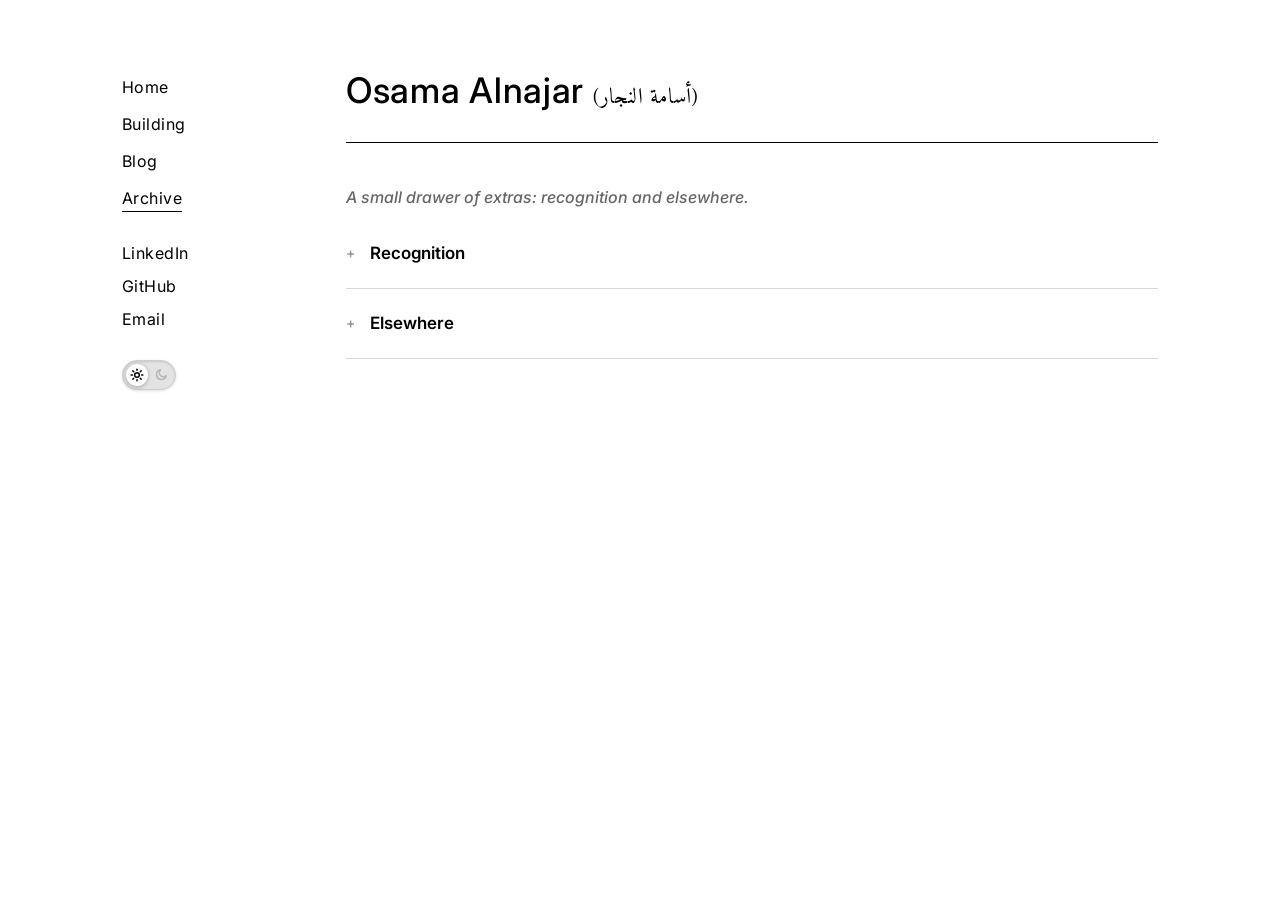
==== archive.html @ cf08f117 "Improve portfolio font readability" ====
<!DOCTYPE html>
<html lang="en">
<head>
  <meta charset="UTF-8" />
  <meta name="viewport" content="width=device-width, initial-scale=1.0" />
  <title>Osama - Archive</title>
  <link rel="icon" href="/favicon.png" type="image/png" sizes="512x512" />
  <script>
    (() => {
      try {
        if (localStorage.getItem('portfolio-theme') === 'dark') {
          document.documentElement.dataset.theme = 'dark';
        }
      } catch (_) {}
    })();
  </script>
  <link rel="preconnect" href="https://fonts.googleapis.com" />
  <link rel="preconnect" href="https://fonts.gstatic.com" crossorigin />
  <link href="https://fonts.googleapis.com/css2?family=Amiri:wght@400;700&family=Inter:wght@400;500;600;700&display=swap" rel="stylesheet" />
  <link rel="stylesheet" href="style.css" />
</head>
<body>
  <div class="layout">
    <aside class="sidebar">
      <nav class="nav" aria-label="Primary navigation">
        <a href="/">Home</a>
        <a href="/building">Building</a>
        <a href="/blog">Blog</a>
        <a href="/archive" class="active">Archive</a>
      </nav>

      <div class="sidebar-social">
        <div class="social-links">
          <a href="https://www.linkedin.com/in/osamaajr/" target="_blank" rel="noopener noreferrer">LinkedIn</a>
          <a href="https://github.com/osamaajr" target="_blank" rel="noopener noreferrer">GitHub</a>
          <a href="mailto:osama.alnajar.26@gmail.com">Email</a>
        </div>

        <label class="theme-toggle" title="Toggle theme">
          <input type="checkbox" data-theme-toggle />
          <span class="theme-toggle-track" aria-hidden="true">
            <span class="theme-toggle-thumb"></span>
            <span class="theme-toggle-icon sun">
              <svg viewBox="0 0 24 24" aria-hidden="true">
                <circle cx="12" cy="12" r="4"></circle>
                <path d="M12 2v2"></path>
                <path d="M12 20v2"></path>
                <path d="m4.93 4.93 1.41 1.41"></path>
                <path d="m17.66 17.66 1.41 1.41"></path>
                <path d="M2 12h2"></path>
                <path d="M20 12h2"></path>
                <path d="m6.34 17.66-1.41 1.41"></path>
                <path d="m19.07 4.93-1.41 1.41"></path>
              </svg>
            </span>
            <span class="theme-toggle-icon moon">
              <svg viewBox="0 0 24 24" aria-hidden="true">
                <path d="M21 12.8A8.4 8.4 0 1 1 11.2 3 6.4 6.4 0 0 0 21 12.8z"></path>
              </svg>
            </span>
          </span>
        </label>
      </div>
    </aside>

    <main class="content archive-content">
      <header class="header">
        <h1>Osama Alnajar <span class="arabic-name" lang="ar" dir="rtl">(أسامة النجار)</span></h1>
      </header>
      <hr class="header-divider" />

      <div class="description archive">
        <p class="archive-intro">A small drawer of extras: recognition and elsewhere.</p>

        <details class="archive-section">
          <summary>Recognition</summary>
          <ul class="archive-lines">
            <li>Hacktoberfest Super Contributor.</li>
            <li>2/2 hackathon finalist.</li>
            <li>Invited to Jane Street Tech Talk.</li>
            <li>Multiple certifications.</li>
            <li>Collaborated with Manchester, Lancaster, and Preston MedTech.</li>
            <li>Invited to multiple CEO talks.</li>
          </ul>
        </details>

        <details class="archive-section">
          <summary>Elsewhere</summary>
          <ul class="archive-lines">
            <li>Creative Director @ LivArabSoc.</li>
            <li>Volunteer @ Liverpool Islamic Society.</li>
            <li>Teacher @ MIC.</li>
            <li>Sold hoodies, made $$$.</li>
            <li>Avid chess player and hiker.</li>
          </ul>
        </details>
      </div>
    </main>
  </div>

  <script src="shooting-stars.js" defer></script>
  <script src="theme-toggle.js" defer></script>
  <script>
    window.va = window.va || function () { (window.vaq = window.vaq || []).push(arguments); };
  </script>
  <script defer src="/_vercel/insights/script.js"></script>
</body>
</html>
---- style.css ----
*, *::before, *::after {
  box-sizing: border-box;
  margin: 0;
  padding: 0;
}

:root {
  color-scheme: light;
  --bg: #ffffff;
  --text: #000000;
  --muted: #666666;
  --subtle: #999999;
  --rule: #d8d8d8;
  --star-rgb: 0, 0, 0;
  --toggle-bg: #e3e3e3;
  --toggle-border: #cccccc;
  --toggle-muted: #b5b5b5;
}

:root[data-theme="dark"] {
  color-scheme: dark;
  --bg: #000000;
  --text: #ffffff;
  --muted: #b8b8b8;
  --subtle: #8c8c8c;
  --rule: #303030;
  --star-rgb: 255, 255, 255;
  --toggle-bg: #202020;
  --toggle-border: #3a3a3a;
  --toggle-muted: #777777;
}

html {
  background-color: var(--bg);
  transition: background-color 0.2s ease;
}

body,
a,
.nav a::after,
.arabic-name,
.header-divider,
.description,
.project-list li::before,
.project-info p,
.archive-intro,
.archive-section,
.archive-section summary::before,
.archive-lines li,
.archive-lines li::before,
.theme-toggle,
.theme-toggle-track,
.theme-toggle-thumb,
.theme-toggle-icon,
.shooting-star,
.shooting-star::after {
  transition-duration: 0.2s;
  transition-timing-function: ease;
}

body {
  position: relative;
  max-width: 1100px;
  min-height: 100vh;
  margin: 0 auto;
  padding: 4.35rem 2rem 4rem;
  overflow-x: hidden;
  background: transparent;
  color: var(--text);
  font-family: 'Inter', -apple-system, BlinkMacSystemFont, 'Segoe UI', sans-serif;
  line-height: 1.8;
  transition-property: color;
}

a {
  color: inherit;
  text-decoration: underline;
  text-underline-offset: 3px;
}

.layout {
  display: flex;
  gap: 4rem;
}

.sidebar {
  position: sticky;
  top: 4rem;
  flex: 0 0 160px;
  align-self: flex-start;
  padding-top: 0.5rem;
}

.nav,
.social-links {
  display: flex;
  flex-direction: column;
  align-items: flex-start;
}

.nav {
  gap: 0.86rem;
}

.nav a,
.social-links a {
  position: relative;
  border: 0;
  color: var(--text);
  font-size: 1rem;
  font-weight: 400;
  letter-spacing: 0.03em;
  line-height: 1.2;
  text-decoration: none;
}

.nav a::after {
  content: '';
  display: block;
  width: 100%;
  height: 1px;
  margin-top: 0.2rem;
  background: var(--text);
  transform: scaleX(0);
  transform-origin: left;
  transition-property: transform, background-color;
}

.nav a:hover::after,
.nav a.active::after {
  transform: scaleX(1);
}

.sidebar-social {
  margin-top: 2rem;
}

.social-links {
  gap: 0.86rem;
}

.theme-toggle {
  display: block;
  width: max-content;
  margin-top: 1.9rem;
  color: var(--text);
  cursor: pointer;
  user-select: none;
}

.theme-toggle input {
  position: absolute;
  opacity: 0;
  pointer-events: none;
}

.theme-toggle-track {
  position: relative;
  display: block;
  width: 54px;
  height: 30px;
  border: 1px solid var(--toggle-border);
  border-radius: 999px;
  background: var(--toggle-bg);
  box-shadow: inset 0 1px 2px rgba(0, 0, 0, 0.12), 0 1px 3px rgba(0, 0, 0, 0.12);
  transition-property: background-color, border-color;
}

.theme-toggle-thumb {
  position: absolute;
  top: 3px;
  left: 3px;
  z-index: 0;
  width: 22px;
  height: 22px;
  border-radius: 50%;
  background: var(--bg);
  box-shadow: 0 1px 4px rgba(0, 0, 0, 0.28);
  transition-property: transform, background-color;
}

.theme-toggle input:checked + .theme-toggle-track .theme-toggle-thumb {
  transform: translateX(24px);
}

.theme-toggle input:focus-visible + .theme-toggle-track {
  outline: 1px solid currentColor;
  outline-offset: 3px;
}

.theme-toggle-icon {
  position: absolute;
  top: 50%;
  z-index: 1;
  width: 14px;
  height: 14px;
  color: var(--toggle-muted);
  transform: translateY(-50%);
  transition-property: color;
}

.theme-toggle-icon.sun {
  left: 7px;
}

.theme-toggle-icon.moon {
  right: 7px;
}

.theme-toggle-icon svg {
  display: block;
  width: 100%;
  height: 100%;
  fill: none;
  stroke: currentColor;
  stroke-linecap: round;
  stroke-linejoin: round;
  stroke-width: 2.5;
}

:root:not([data-theme="dark"]) .theme-toggle-icon.sun,
:root[data-theme="dark"] .theme-toggle-icon.moon {
  color: var(--text);
}

.content {
  flex: 1;
  min-width: 0;
  max-width: none;
}

.header {
  margin-bottom: 2rem;
}

.header h1 {
  font-size: 2.2rem;
  font-weight: 500;
  line-height: 1.15;
  letter-spacing: 0.02em;
}

.arabic-name {
  color: var(--text);
  font-family: 'Amiri', serif;
  font-size: 0.62em;
  font-weight: 400;
  white-space: nowrap;
}

.header-divider {
  width: 100%;
  margin: 1rem 0 2.5rem;
  border: 0;
  border-top: 1px solid currentColor;
}

.description {
  margin-top: 1.5rem;
  color: var(--text);
  font-size: 0.95rem;
  line-height: 1.8;
}

.description p {
  margin-bottom: 0.45rem;
}

.section {
  margin-bottom: 1.5rem;
}

.item {
  display: block;
  margin-bottom: 0.12rem;
}

.item::before {
  content: '\2014  ';
}

.archive-content {
  max-width: 812px;
}

.archive {
  max-width: none;
}

.archive-intro {
  margin-bottom: 2.65rem;
  color: var(--muted);
  font-size: 1rem;
  font-weight: 500;
  font-style: italic;
}

.archive-section {
  border-bottom: 1px solid var(--rule);
  transition-property: border-color;
}

.archive-section summary {
  display: flex;
  align-items: center;
  gap: 0.75rem;
  padding: 1.42rem 0;
  color: var(--text);
  font-size: 1.06rem;
  font-weight: 600;
  line-height: 1.4;
  list-style: none;
  cursor: pointer;
}

.archive-section summary::-webkit-details-marker {
  display: none;
}

.archive-section summary::marker {
  content: '';
}

.archive-section summary::before {
  content: '+';
  width: 0.78rem;
  color: var(--subtle);
  font-size: 0.86rem;
  line-height: 1;
}

.archive-section[open] summary::before {
  content: '-';
}

.archive-lines {
  list-style: none;
  padding: 0 0 1.85rem;
}

.archive-lines li {
  display: block;
  color: var(--text);
  font-size: 1.01rem;
  font-weight: 600;
  line-height: 1.75;
  overflow: hidden;
  text-overflow: ellipsis;
  white-space: nowrap;
}

.archive-lines li::before {
  content: '\2014  ';
  color: var(--subtle);
}

.project-list {
  list-style: none;
  counter-reset: projects;
}

@counter-style arabic-indic-numbers {
  system: numeric;
  symbols: "٠" "١" "٢" "٣" "٤" "٥" "٦" "٧" "٨" "٩";
}

.project-list li {
  display: flex;
  align-items: flex-start;
  gap: 1.25rem;
  margin-bottom: 1.5rem;
}

.project-list li::before {
  counter-increment: projects;
  content: counter(projects, arabic-indic-numbers);
  flex-shrink: 0;
  min-width: 0.85rem;
  padding-top: 0.1rem;
  color: var(--subtle);
  font-size: 0.95rem;
}

.project-info {
  display: flex;
  flex-direction: column;
  gap: 0.26rem;
}

.project-name {
  align-self: flex-start;
  font-size: 0.95rem;
  font-weight: 500;
  line-height: 1.25;
  text-decoration: underline;
  text-underline-offset: 3px;
}

.project-info p {
  max-width: 690px;
  color: var(--muted);
  font-size: 0.95rem;
  line-height: 1.8;
}

.project-more {
  margin-top: -0.25rem;
}

.project-list li.project-more::before {
  counter-increment: none;
  content: "";
}

.project-more .project-name {
  color: var(--muted);
  font-size: 0.88rem;
  text-decoration: none;
}

.project-more p {
  font-size: 0.9rem;
}

.shooting-star-layer {
  position: fixed;
  inset: 0;
  z-index: 20;
  overflow: hidden;
  pointer-events: none;
}

.shooting-star {
  position: absolute;
  width: var(--length);
  height: 2px;
  border-radius: 999px;
  opacity: 0;
  background: linear-gradient(90deg, rgba(var(--star-rgb), 0), rgba(var(--star-rgb), var(--alpha)));
  transform: rotate(var(--angle));
  transform-origin: right center;
  animation: shoot var(--duration) ease-out forwards;
}

.shooting-star::after {
  content: '';
  position: absolute;
  top: 50%;
  right: -1px;
  width: 5px;
  height: 5px;
  border-radius: 50%;
  background: rgba(var(--star-rgb), calc(var(--alpha) + 0.2));
  transform: translateY(-50%);
}

@keyframes shoot {
  0% {
    opacity: 0;
    transform: translate(0, 0) rotate(var(--angle));
  }
  12% {
    opacity: 1;
  }
  100% {
    opacity: 0;
    transform: translate(var(--travel-x), var(--travel-y)) rotate(var(--angle));
  }
}

@media (max-width: 760px) {
  body {
    width: auto;
    padding: 2rem 1.5rem;
  }

  .layout {
    flex-direction: column;
    gap: 0;
  }

  .sidebar,
  .content {
    width: 100%;
    max-width: none;
    padding-top: 0;
    position: static;
  }

  .nav {
    flex-direction: row;
    flex-wrap: wrap;
    gap: 1.5rem;
  }

  .sidebar-social {
    margin-top: 1rem;
  }

  .social-links {
    flex-direction: row;
    flex-wrap: wrap;
    gap: 1rem;
  }

  .theme-toggle {
    margin-top: 1rem;
  }

  .header h1 {
    font-size: 2.2rem;
  }

  .arabic-name {
    display: inline-block;
    margin-top: 0.2rem;
  }

  .header-divider {
    margin: 1.5rem 0 2rem;
  }

  .project-list li {
    gap: 0.9rem;
  }

  .archive-lines li {
    white-space: normal;
  }
}
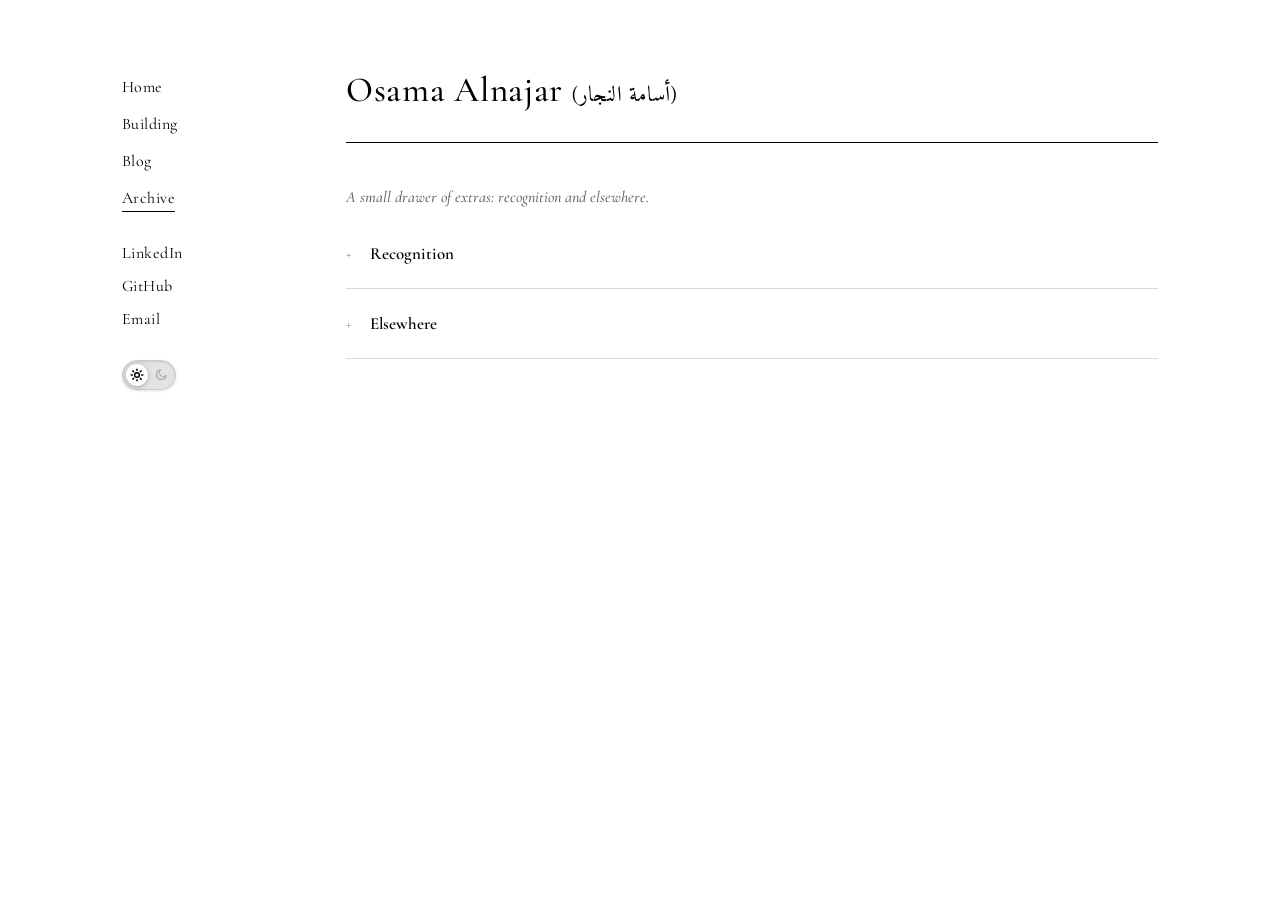
==== commit dee8339e: "Restore portfolio font with subtle size adjustment" ====
--- a/archive.html
+++ b/archive.html
@@ -16,7 +16,7 @@
   </script>
   <link rel="preconnect" href="https://fonts.googleapis.com" />
   <link rel="preconnect" href="https://fonts.gstatic.com" crossorigin />
-  <link href="https://fonts.googleapis.com/css2?family=Amiri:wght@400;700&family=Inter:wght@400;500;600;700&display=swap" rel="stylesheet" />
+  <link href="https://fonts.googleapis.com/css2?family=Amiri:wght@400;700&family=Cormorant+Garamond:wght@400;500;600&display=swap" rel="stylesheet" />
   <link rel="stylesheet" href="style.css" />
 </head>
 <body>
--- a/style.css
+++ b/style.css
@@ -67,7 +67,8 @@
   overflow-x: hidden;
   background: transparent;
   color: var(--text);
-  font-family: 'Inter', -apple-system, BlinkMacSystemFont, 'Segoe UI', sans-serif;
+  font-family: 'Cormorant Garamond', Georgia, serif;
+  font-size: 1.05rem;
   line-height: 1.8;
   transition-property: color;
 }
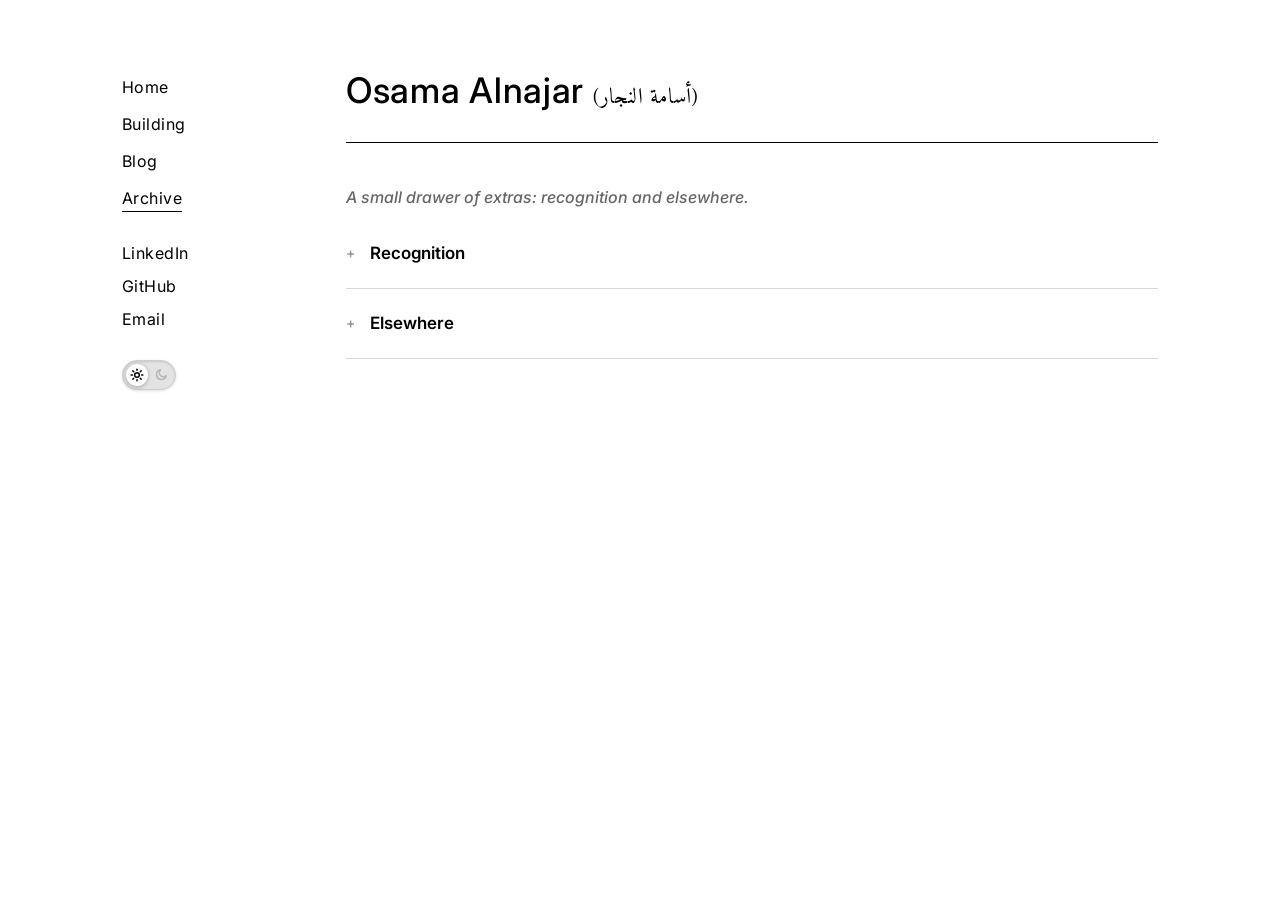
==== commit aaf984f7: "Switch portfolio to Inter font" ====
--- a/archive.html
+++ b/archive.html
@@ -16,7 +16,7 @@
   </script>
   <link rel="preconnect" href="https://fonts.googleapis.com" />
   <link rel="preconnect" href="https://fonts.gstatic.com" crossorigin />
-  <link href="https://fonts.googleapis.com/css2?family=Amiri:wght@400;700&family=Cormorant+Garamond:wght@400;500;600&display=swap" rel="stylesheet" />
+  <link href="https://fonts.googleapis.com/css2?family=Amiri:wght@400;700&family=Inter:wght@400;500;600;700&display=swap" rel="stylesheet" />
   <link rel="stylesheet" href="style.css" />
 </head>
 <body>
--- a/style.css
+++ b/style.css
@@ -67,8 +67,7 @@
   overflow-x: hidden;
   background: transparent;
   color: var(--text);
-  font-family: 'Cormorant Garamond', Georgia, serif;
-  font-size: 1.05rem;
+  font-family: 'Inter', -apple-system, BlinkMacSystemFont, 'Segoe UI', sans-serif;
   line-height: 1.8;
   transition-property: color;
 }
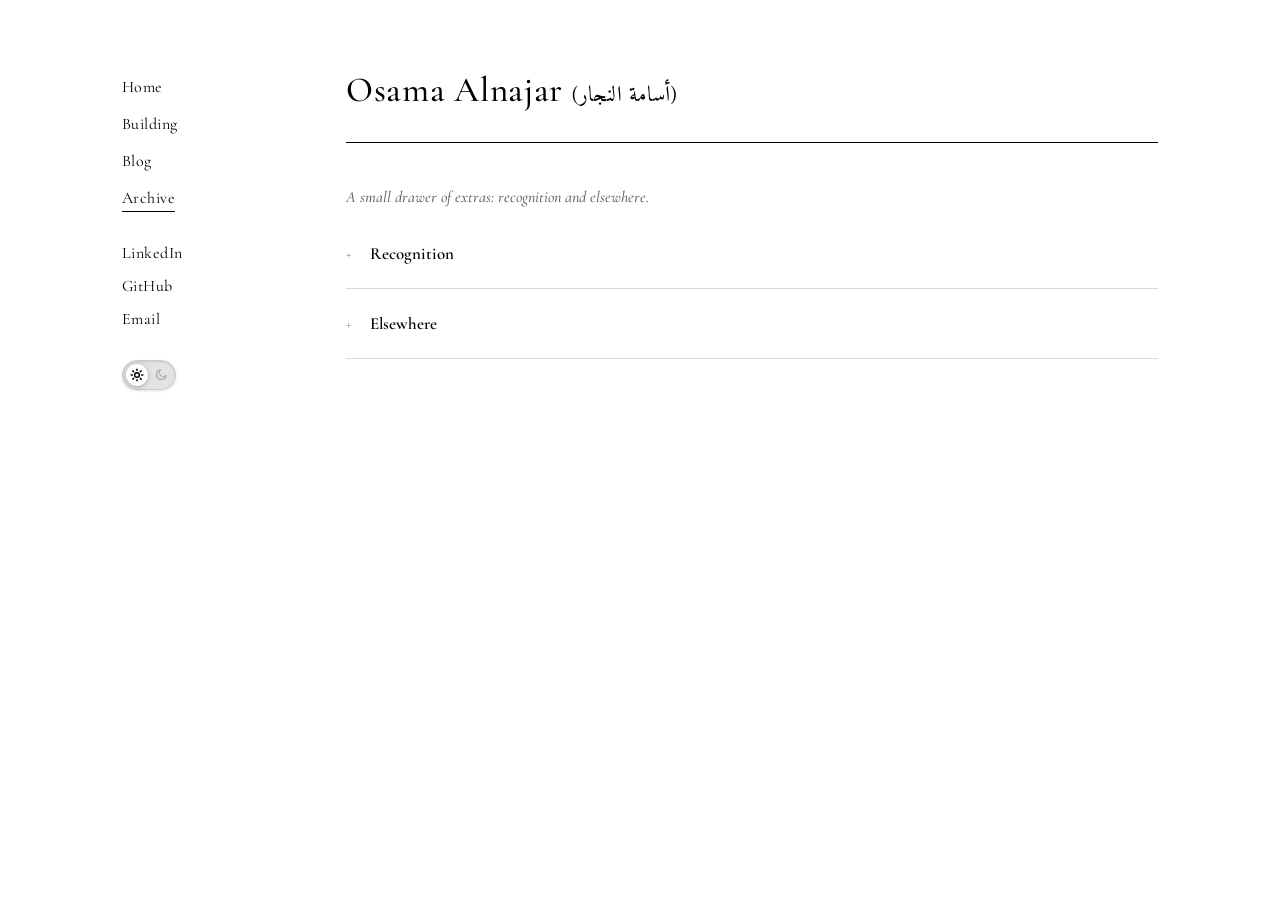
==== commit bf333145: "Restore original portfolio font" ====
--- a/archive.html
+++ b/archive.html
@@ -16,7 +16,7 @@
   </script>
   <link rel="preconnect" href="https://fonts.googleapis.com" />
   <link rel="preconnect" href="https://fonts.gstatic.com" crossorigin />
-  <link href="https://fonts.googleapis.com/css2?family=Amiri:wght@400;700&family=Inter:wght@400;500;600;700&display=swap" rel="stylesheet" />
+  <link href="https://fonts.googleapis.com/css2?family=Amiri:wght@400;700&family=Cormorant+Garamond:wght@400;500;600&display=swap" rel="stylesheet" />
   <link rel="stylesheet" href="style.css" />
 </head>
 <body>
--- a/style.css
+++ b/style.css
@@ -67,7 +67,7 @@
   overflow-x: hidden;
   background: transparent;
   color: var(--text);
-  font-family: 'Inter', -apple-system, BlinkMacSystemFont, 'Segoe UI', sans-serif;
+  font-family: 'Cormorant Garamond', Georgia, serif;
   line-height: 1.8;
   transition-property: color;
 }
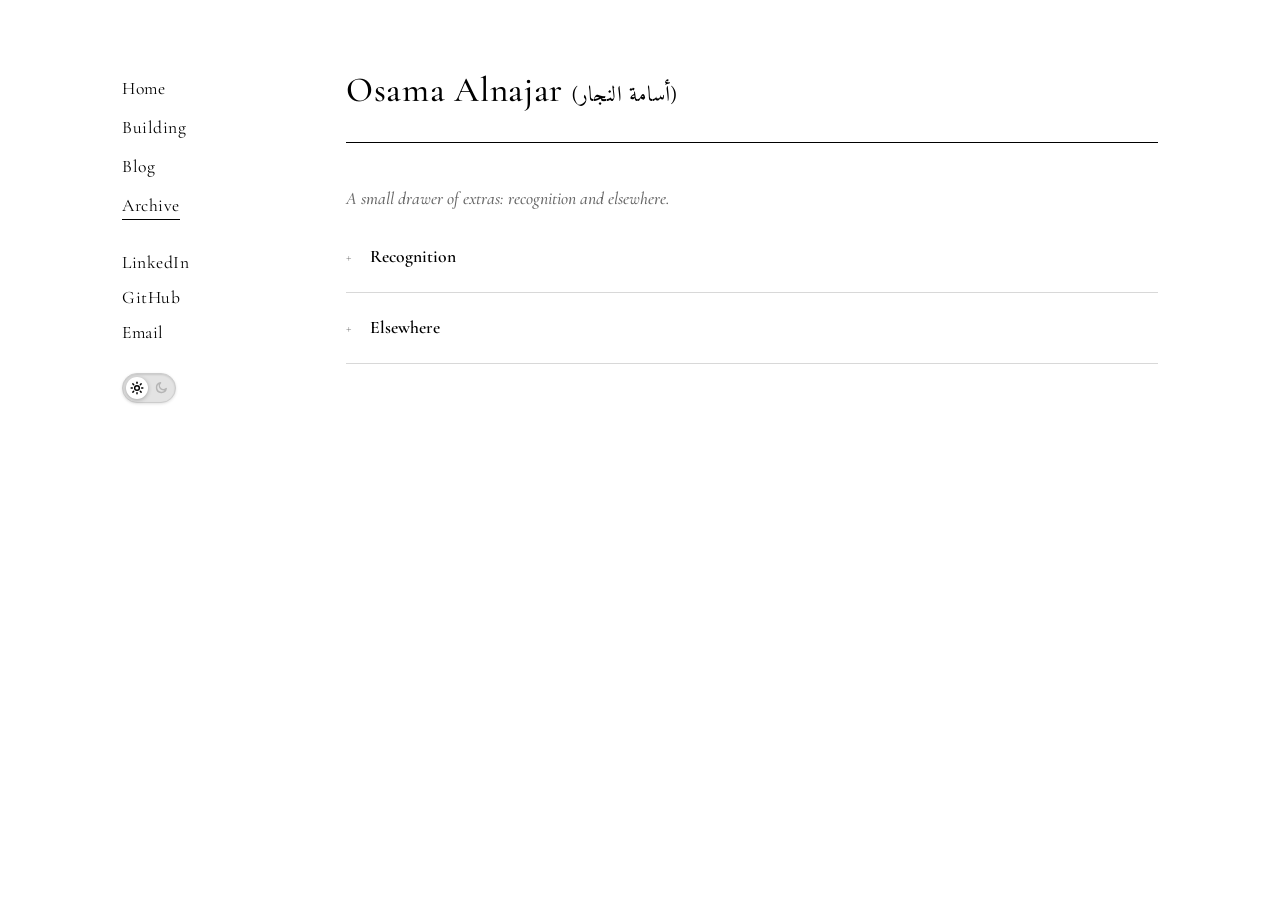
==== commit 740e1e9f: "Add CS peer mentor role to archive" ====
--- a/archive.html
+++ b/archive.html
@@ -87,6 +87,7 @@
         <details class="archive-section">
           <summary>Elsewhere</summary>
           <ul class="archive-lines">
+            <li>Peer Mentor @ University of Liverpool Department of Computer Science.</li>
             <li>Creative Director @ LivArabSoc.</li>
             <li>Volunteer @ Liverpool Islamic Society.</li>
             <li>Teacher @ MIC.</li>
--- a/style.css
+++ b/style.css
@@ -107,7 +107,7 @@
   position: relative;
   border: 0;
   color: var(--text);
-  font-size: 1rem;
+  font-size: 1.1rem;
   font-weight: 400;
   letter-spacing: 0.03em;
   line-height: 1.2;
@@ -258,7 +258,7 @@
 .description {
   margin-top: 1.5rem;
   color: var(--text);
-  font-size: 0.95rem;
+  font-size: 1.1rem;
   line-height: 1.8;
 }
 
@@ -290,7 +290,7 @@
 .archive-intro {
   margin-bottom: 2.65rem;
   color: var(--muted);
-  font-size: 1rem;
+  font-size: 1.1rem;
   font-weight: 500;
   font-style: italic;
 }
@@ -306,7 +306,7 @@
   gap: 0.75rem;
   padding: 1.42rem 0;
   color: var(--text);
-  font-size: 1.06rem;
+  font-size: 1.1rem;
   font-weight: 600;
   line-height: 1.4;
   list-style: none;
@@ -341,7 +341,7 @@
 .archive-lines li {
   display: block;
   color: var(--text);
-  font-size: 1.01rem;
+  font-size: 1.1rem;
   font-weight: 600;
   line-height: 1.75;
   overflow: hidden;
@@ -389,7 +389,7 @@
 
 .project-name {
   align-self: flex-start;
-  font-size: 0.95rem;
+  font-size: 1.1rem;
   font-weight: 500;
   line-height: 1.25;
   text-decoration: underline;
@@ -399,7 +399,7 @@
 .project-info p {
   max-width: 690px;
   color: var(--muted);
-  font-size: 0.95rem;
+  font-size: 1.1rem;
   line-height: 1.8;
 }
 
@@ -414,12 +414,12 @@
 
 .project-more .project-name {
   color: var(--muted);
-  font-size: 0.88rem;
+  font-size: 1.1rem;
   text-decoration: none;
 }
 
 .project-more p {
-  font-size: 0.9rem;
+  font-size: 1.1rem;
 }
 
 .shooting-star-layer {
